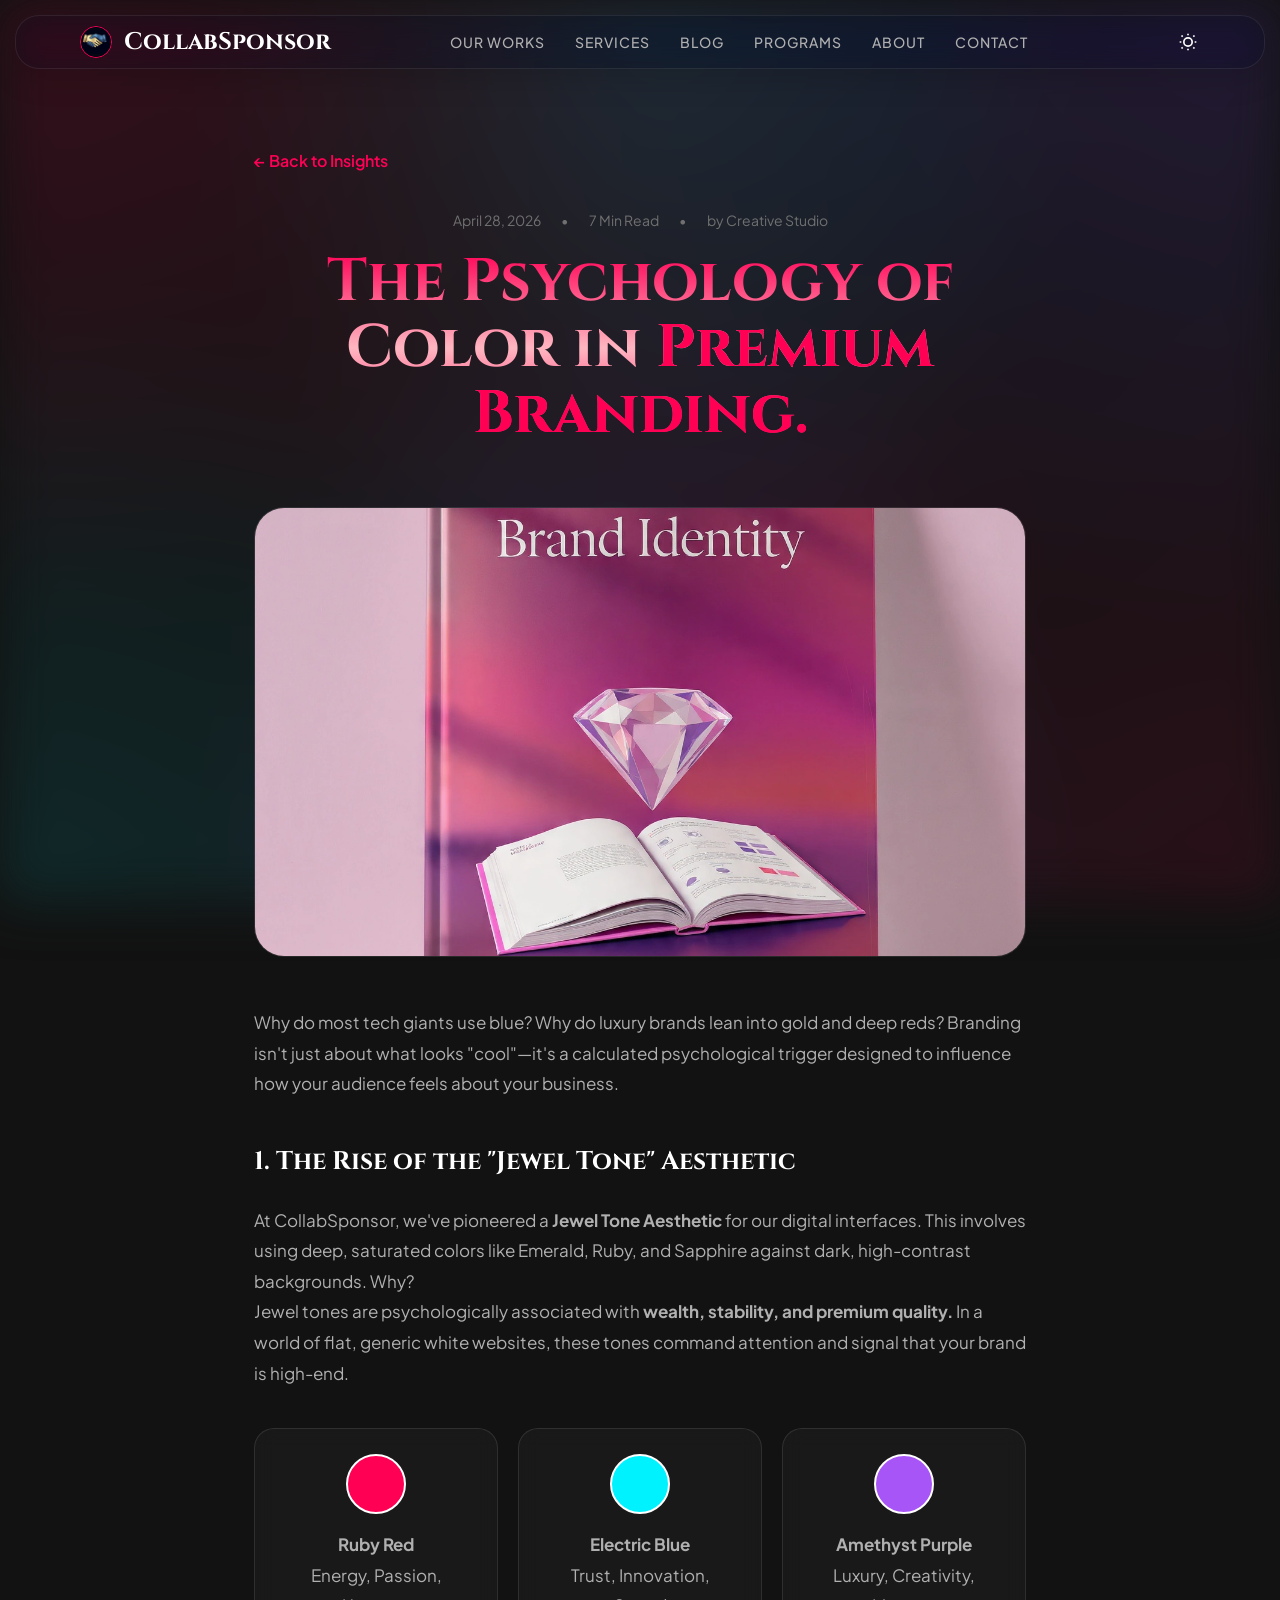
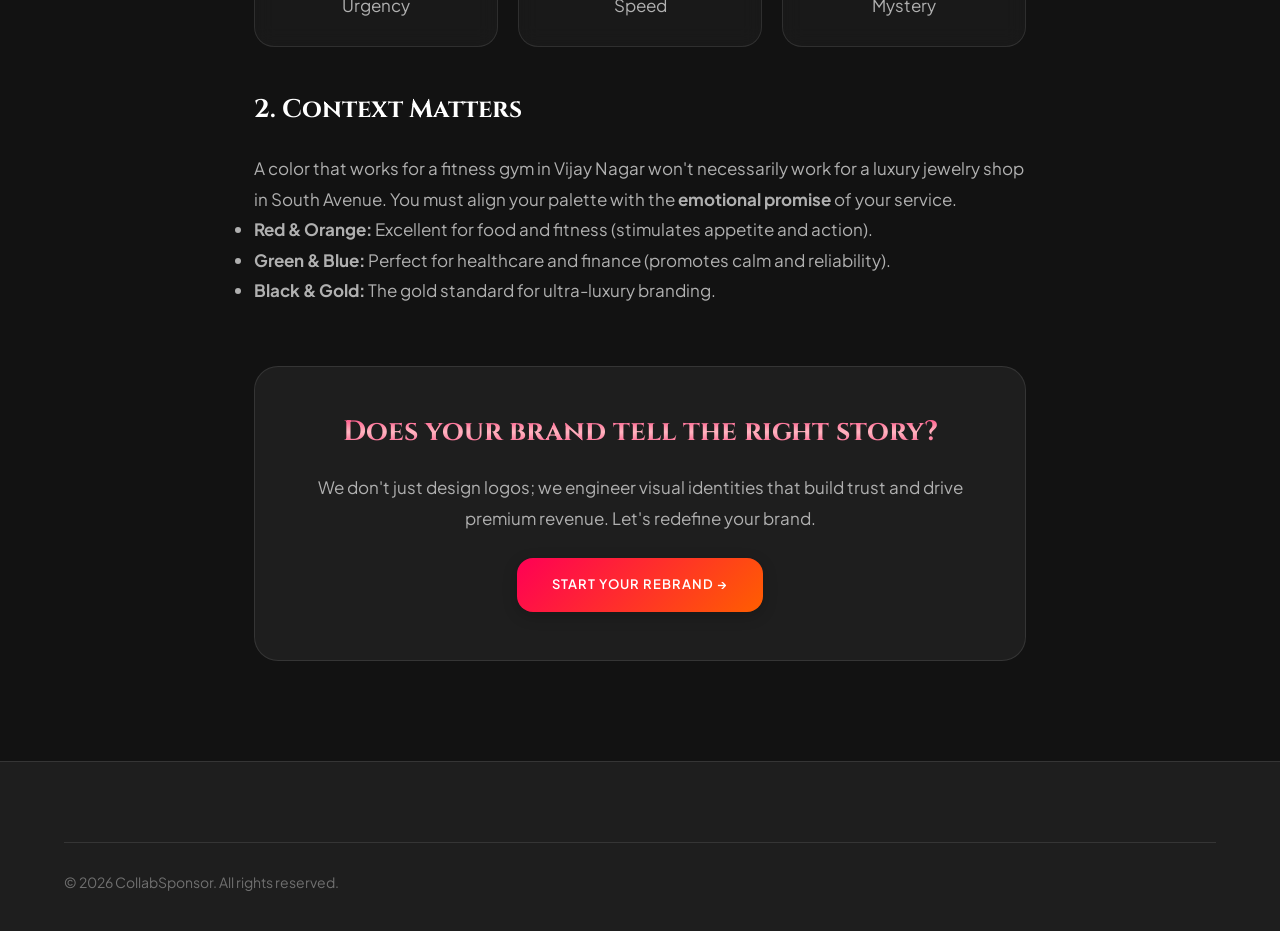
==== blog-branding-psychology.html @ 40400ed1 "seo optimized" ====
<!DOCTYPE html>
<html lang="en" data-theme="dark">

<head>
  <meta charset="UTF-8">
  <meta name="viewport" content="width=device-width, initial-scale=1.0">
  <script>
    const savedTheme = localStorage.getItem('theme') || 'dark';
    document.documentElement.setAttribute('data-theme', savedTheme);
  </script>

  <!-- ── SEO ─────────────────────────────────────────────── -->
  <link rel="icon" type="image/webp" href="assets/favicon.webp">
  <title>The Psychology of Color in Agency Branding | CollabSponsor Blog</title>
  <meta name="description" content="Explore how color choices influence brand perception and trust. A deep dive into the Jewel Tone aesthetic.">
  
  <link rel="stylesheet" href="style.css">
  <style>
    .post-container { max-width: 900px; margin: 150px auto 100px; padding: 0 5%; }
    .post-header { text-align: center; margin-bottom: 60px; }
    .post-meta { display: flex; justify-content: center; gap: 20px; color: var(--text3); font-size: 14px; margin-bottom: 20px; }
    .post-content { line-height: 1.8; color: var(--text2); font-size: 17px; }
    .post-content h2 { color: var(--text); margin: 40px 0 20px; font-family: 'Cinzel', serif; }
    .color-swatch-grid { display: grid; grid-template-columns: repeat(auto-fit, minmax(200px, 1fr)); gap: 20px; margin: 40px 0; }
    .swatch-card { padding: 25px; border-radius: 20px; border: 1px solid var(--border); text-align: center; }
    .swatch-circle { width: 60px; height: 60px; border-radius: 50%; margin: 0 auto 15px; border: 2px solid #fff; }
    .post-cta-box { background: var(--bg2); border: 1px solid var(--border); padding: 40px; border-radius: 24px; text-align: center; margin-top: 60px; }
    .featured-img-wrap { width: 100%; height: 450px; border-radius: 30px; overflow: hidden; margin-bottom: 50px; border: 1px solid var(--border); }
    .featured-img { width: 100%; height: 100%; object-fit: cover; }
    .back-to-blog { display: inline-flex; align-items: center; gap: 8px; color: var(--accent); text-decoration: none; font-weight: 600; margin-bottom: 40px; transition: transform 0.3s; }
    .back-to-blog:hover { transform: translateX(-5px); }
  </style>
</head>

<body>
  <div class="noise-overlay"></div>
  <div class="mesh-gradient-bg"></div>

  <nav id="main-nav">
    <div class="nav-container">
      <a href="index.html" class="logo">
        <img src="assets/favicon.webp" alt="CollabSponsor Logo" class="logo-img">
        CollabSponsor
      </a>
      <div class="nav-desktop">
        <a href="index.html#works">Our Works</a>
        <a href="index.html#services">Services</a>
        <a href="blog.html" class="active">Blog</a>
        <a href="index.html#programs">Programs</a>
        <a href="index.html#about">About</a>
        <a href="index.html#contact">Contact</a>
      </div>
      <button id="theme-toggle" class="theme-btn" aria-label="Toggle Theme">
        <svg class="sun-icon" viewBox="0 0 24 24"><path d="M12 17c2.76 0 5-2.24 5-5s-2.24-5-5-5-5 2.24-5 5 2.24 5 5 5z" fill="none" stroke="currentColor" stroke-width="2"/><path d="M12 2v2M12 20v2M4.22 4.22l1.42 1.42M18.36 18.36l1.42 1.42M2 12h2M20 12h2M4.22 19.78l1.42-1.42M18.36 5.64l1.42-1.42" stroke="currentColor" stroke-width="2"/></svg>
        <svg class="moon-icon" viewBox="0 0 24 24"><path d="M21 12.79A9 9 0 1 1 11.21 3 7 7 0 0 0 21 12.79z" fill="none" stroke="currentColor" stroke-width="2"/></svg>
      </button>
      <button class="hamburger" id="hamburger" aria-label="Menu"><span></span><span></span><span></span></button>
    </div>
    <div class="nav-menu" id="nav-menu">
      <a href="index.html#works">Our Works</a>
      <a href="index.html#services">Services</a>
      <a href="blog.html">Blog</a>
      <a href="index.html#programs">Programs</a>
      <a href="index.html#about">About</a>
      <a href="index.html#contact">Contact</a>
    </div>
  </nav>

  <article class="post-container">
    <a href="blog.html" class="back-to-blog">← Back to Insights</a>
    
    <header class="post-header">
      <div class="post-meta">
        <span>April 28, 2026</span>
        <span>•</span>
        <span>7 Min Read</span>
        <span>•</span>
        <span>by Creative Studio</span>
      </div>
      <h1 class="section-title metallic-text">The Psychology of Color in <span style="color:var(--accent)">Premium Branding.</span></h1>
    </header>

    <div class="featured-img-wrap">
        <img src="assets/brand_identity.webp" alt="Branding Strategy" class="featured-img">
    </div>

    <div class="post-content">
      <p>Why do most tech giants use blue? Why do luxury brands lean into gold and deep reds? Branding isn't just about what looks "cool"—it's a calculated psychological trigger designed to influence how your audience feels about your business.</p>

      <h2>1. The Rise of the "Jewel Tone" Aesthetic</h2>
      <p>At CollabSponsor, we've pioneered a <strong>Jewel Tone Aesthetic</strong> for our digital interfaces. This involves using deep, saturated colors like Emerald, Ruby, and Sapphire against dark, high-contrast backgrounds. Why?</p>
      
      <p>Jewel tones are psychologically associated with <strong>wealth, stability, and premium quality.</strong> In a world of flat, generic white websites, these tones command attention and signal that your brand is high-end.</p>

      <div class="color-swatch-grid">
        <div class="swatch-card glass-card">
          <div class="swatch-circle" style="background: #ff0055;"></div>
          <p><strong>Ruby Red</strong><br>Energy, Passion, Urgency</p>
        </div>
        <div class="swatch-card glass-card">
          <div class="swatch-circle" style="background: #00f2ff;"></div>
          <p><strong>Electric Blue</strong><br>Trust, Innovation, Speed</p>
        </div>
        <div class="swatch-card glass-card">
          <div class="swatch-circle" style="background: #a855f7;"></div>
          <p><strong>Amethyst Purple</strong><br>Luxury, Creativity, Mystery</p>
        </div>
      </div>

      <h2>2. Context Matters</h2>
      <p>A color that works for a fitness gym in Vijay Nagar won't necessarily work for a luxury jewelry shop in South Avenue. You must align your palette with the <strong>emotional promise</strong> of your service.</p>
      
      <ul>
        <li><strong>Red & Orange:</strong> Excellent for food and fitness (stimulates appetite and action).</li>
        <li><strong>Green & Blue:</strong> Perfect for healthcare and finance (promotes calm and reliability).</li>
        <li><strong>Black & Gold:</strong> The gold standard for ultra-luxury branding.</li>
      </ul>

      <div class="post-cta-box">
        <h3 class="metallic-text" style="font-size: 28px; margin-bottom: 15px;">Does your brand tell the right story?</h3>
        <p style="margin-bottom: 25px;">We don't just design logos; we engineer visual identities that build trust and drive premium revenue. Let's redefine your brand.</p>
        <a href="https://wa.me/919109832579" target="_blank" class="hero-cta">Start Your Rebrand →</a>
      </div>
    </div>
  </article>

  <footer class="site-footer">
    <div class="footer-bottom">
      <span>© 2026 CollabSponsor. All rights reserved.</span>
    </div>
  </footer>

  <script src="script.js"></script>
</body>
</html>
---- style.css ----
@import url('https://fonts.googleapis.com/css2?family=Cinzel:wght@600;700;800&family=Plus+Jakarta+Sans:wght@300;400;500;600&family=Caveat:wght@400;500;600;700&display=swap');

@font-face {
  font-family: "PPSupplyMono";
  src: url("https://assets.codepen.io/7558/PPSupplyMono-Variable.woff2") format("woff2");
  font-weight: 100 900;
  font-style: normal;
}








:root {
  --accent: #ff0055;
  --accent-glow: rgba(255, 0, 85, 0.4);
  --bg: #121212;
  --bg-secondary: #1a1a1a;
  --bg2: #1e1e1e;
  --bg-glass: rgba(18, 18, 18, 0.75);
  --text: #ffffff;
  --text2: #b0b0b0;
  --text3: #707070;
  --border: rgba(255, 255, 255, 0.1);
  --border2: rgba(255, 255, 255, 0.2);

  --metallic-gradient: linear-gradient(#ff0055 0%,
      #ffb6c1 50%,
      #ff0055 100%);
  --btn-radius: 16px;
  --card-radius: 20px;
  --nav-bg: rgba(10, 15, 29, 0.4);
  --nav-blur: 30px;
  --nav-border: rgba(255, 255, 255, 0.08);
  --glass-bg: rgba(255, 255, 255, 0.03);
  --glass-border: rgba(255, 255, 255, 0.1);
  --glass-blur: 15px;

  /* Metric Gradients */
  --metric-1-a: #ff0055;
  --metric-1-b: #ff5e00;
  --metric-2-a: #00f2ff;
  --metric-2-b: #0070ff;
  --metric-3-a: #a855f7;
  --metric-3-b: #ff0055;

  --btn-grad: linear-gradient(135deg, #ff0055 0%, #ff5e00 100%);
}

[data-theme="light"] {
  --metric-1-a: #f59e0b;
  --metric-1-b: #ea580c;
  --metric-2-a: #0d9488;
  --metric-2-b: #0f766e;
  --metric-3-a: #dc2626;
  --metric-3-b: #991b1b;
  --btn-grad: linear-gradient(135deg, #f59e0b 0%, #dc2626 100%);
  --accent: #f59e0b; /* Turmeric Gold */
  --accent-glow: rgba(245, 158, 11, 0.4);
  --bg: #fffcf5;
  --bg-gradient: linear-gradient(135deg, #fffcf5 0%, #f7f3e9 100%);
  --bg2: #ffffff;
  --bg-glass: rgba(255, 255, 255, 0.85);
  --glass-bg: rgba(255, 255, 255, 0.6);
  --glass-border: rgba(245, 158, 11, 0.1);
  --text: #0f172a;
  --text2: #334155; /* Dark Slate (Replaces Green) */
  --text3: #dc2626; /* Crimson Red */
  --border: rgba(15, 23, 42, 0.15);
  --border2: rgba(220, 38, 38, 0.15);
  --card-bg: linear-gradient(145deg, #ffffff 0%, #fffbf0 100%);
  --btn-radius: 50px;
  --card-radius: 30px;

  --metallic-gradient: linear-gradient(135deg,
      #f59e0b 0%,
      #dc2626 25%,
      #0d9488 50%,
      #f59e0b 75%,
      #dc2626 100%);
  --bg-secondary: #fefcf5;
  --nav-bg: linear-gradient(to right, rgba(255, 252, 240, 0.9), rgba(255, 255, 255, 0.9));
  --nav-blur: 30px;
  --nav-border: rgba(245, 158, 11, 0.2);
}

[data-theme="light"] .mesh-gradient-bg {
  background: 
    radial-gradient(at 0% 0%, rgba(245, 158, 11, 0.18) 0px, transparent 50%),
    radial-gradient(at 50% 0%, rgba(220, 38, 38, 0.12) 0px, transparent 50%),
    radial-gradient(at 100% 0%, rgba(13, 148, 136, 0.18) 0px, transparent 50%),
    radial-gradient(at 50% 50%, rgba(245, 158, 11, 0.1) 0px, transparent 50%),
    radial-gradient(at 100% 100%, rgba(220, 38, 38, 0.12) 0px, transparent 50%);
  background-color: #fffcf5;
}

[data-theme="light"] .service-pill.pill-seo { --pill-color: #0d9488; background: rgba(13, 148, 136, 0.08); border-color: rgba(13, 148, 136, 0.2); color: #0d9488; }
[data-theme="light"] .service-pill.pill-seo::before { background: #0d9488; }
[data-theme="light"] .service-pill.pill-seo:hover { background: #0d9488; color: #fff; }

[data-theme="light"] .service-pill.pill-ads { --pill-color: #ea580c; background: rgba(234, 88, 12, 0.08); border-color: rgba(234, 88, 12, 0.2); color: #ea580c; }
[data-theme="light"] .service-pill.pill-ads::before { background: #ea580c; }
[data-theme="light"] .service-pill.pill-ads:hover { background: #ea580c; color: #fff; }

[data-theme="light"] .service-pill.pill-web { --pill-color: #4f46e5; background: rgba(79, 70, 229, 0.08); border-color: rgba(79, 70, 229, 0.2); color: #4f46e5; }
[data-theme="light"] .service-pill.pill-web::before { background: #4f46e5; }
[data-theme="light"] .service-pill.pill-web:hover { background: #4f46e5; color: #fff; }

[data-theme="light"] .service-pill.pill-branding { --pill-color: #dc2626; background: rgba(220, 38, 38, 0.08); border-color: rgba(220, 38, 38, 0.2); color: #dc2626; }
[data-theme="light"] .service-pill.pill-branding::before { background: #dc2626; }
[data-theme="light"] .service-pill.pill-branding:hover { background: #dc2626; color: #fff; }

[data-theme="light"] .service-pill.pill-influencer { --pill-color: #059669; background: rgba(5, 150, 105, 0.08); border-color: rgba(5, 150, 105, 0.2); color: #059669; }
[data-theme="light"] .service-pill.pill-influencer::before { background: #059669; }
[data-theme="light"] .service-pill.pill-influencer:hover { background: #059669; color: #fff; }

[data-theme="light"] .service-pill.pill-content { --pill-color: #d97706; background: rgba(217, 119, 6, 0.08); border-color: rgba(217, 119, 6, 0.2); color: #d97706; }
[data-theme="light"] .service-pill.pill-content::before { background: #d97706; }
[data-theme="light"] .service-pill.pill-content:hover { background: #d97706; color: #fff; }

* {
  box-sizing: border-box;
  margin: 0;
  padding: 0;
}

html {
  scroll-behavior: smooth;
  overflow-x: hidden;
  width: 100vw;
  max-width: 100%;
}

body {
  font-family: 'Plus Jakarta Sans', sans-serif;
  background-color: var(--bg);
  background-image: var(--bg-gradient, none);
  background-attachment: fixed;
  color: var(--text);
  overflow-x: hidden;
  width: 100%;
  max-width: 100%;
  position: relative;
  transition: background-color 0.4s ease, background-image 0.4s ease, color 0.4s ease;
}

/* Metallic Text Effect */
.metallic-text {
  font-family: 'Cinzel', serif;
  background: var(--metallic-gradient);
  background-size: 200% auto;
  color: transparent;
  -webkit-background-clip: text;
  background-clip: text;
  animation: metallicShine 6s linear infinite;
}

@keyframes metallicShine {
  to {
    background-position: 200% center;
  }
}

/* Preloader Styles */
.preloader {
  position: fixed;
  top: 0;
  left: 0;
  width: 100%;
  height: 100%;
  background: var(--bg);
  display: flex;
  justify-content: center;
  align-items: center;
  z-index: 10000;
  opacity: 1;
  transition: opacity 1s ease-out;
}

.preloader.fade-out {
  opacity: 0;
  pointer-events: none;
}

.preloader-content {
  display: flex;
  flex-direction: column;
  align-items: center;
  gap: 24px;
}

.loader-spinner {
  width: 60px;
  height: 60px;
  border-radius: 50%;
  border: 3px solid transparent;
  border-top-color: var(--accent);
  border-bottom-color: var(--accent);
  animation: spinPulse 1.5s ease-in-out infinite;
  box-shadow: 0 0 20px var(--accent-glow);
}

@keyframes spinPulse {
  0% {
    transform: rotate(0deg) scale(0.8);
    border-top-color: var(--accent);
  }

  50% {
    transform: rotate(180deg) scale(1.1);
    border-top-color: #fff;
  }

  100% {
    transform: rotate(360deg) scale(0.8);
    border-top-color: var(--accent);
  }
}

.loading-text {
  font-family: 'Cinzel', serif;
  font-size: 14px;
  font-weight: 700;
  letter-spacing: 2px;
  text-transform: uppercase;
  color: var(--text);
  animation: textPulse 2s ease-in-out infinite;
}

@keyframes textPulse {

  0%,
  100% {
    opacity: 1;
  }

  50% {
    opacity: 0.3;
  }
}

.loading-progress {
  width: 240px;
  height: 4px;
  background: var(--border);
  border-radius: 4px;
  overflow: hidden;
  position: relative;
}

.progress-bar {
  height: 100%;
  width: 0%;
  border-radius: 4px;
  background: var(--metallic-gradient);
  background-size: 200% auto;
  box-shadow: 0 0 15px var(--accent-glow);
  transition: width 0.3s ease-out;
}

/* Cleaned up rogue global tags that hid the canvas */

/* ── NAV ────────────────────────────────────────────────── */
#main-nav {
  position: fixed;
  top: 15px;
  left: 50%;
  transform: translateX(-50%);
  width: calc(100% - 30px);
  max-width: 1400px;
  background: var(--nav-bg);
  backdrop-filter: blur(12px) saturate(180%);
  -webkit-backdrop-filter: blur(12px) saturate(180%);
  border: 1px solid var(--nav-border);
  border-radius: 24px;
  z-index: 10001;
  transition: all 0.5s cubic-bezier(0.4, 0, 0.2, 1);
  box-shadow: 0 10px 30px rgba(0, 0, 0, 0.15);
  padding: 10px 5%;
}

[data-theme="light"] #main-nav {
  box-shadow: 0 10px 30px rgba(245, 158, 11, 0.1);
  border-color: rgba(245, 158, 11, 0.15);
}

.nav-container {
  display: flex;
  align-items: center;
  justify-content: space-between;
}

.logo {
  font-family: 'Cinzel', serif;
  font-size: 24px;
  font-weight: 700;
  text-decoration: none;
  color: var(--text) !important;
  display: flex;
  align-items: center;
  gap: 12px;
}

.logo-img {
  width: 32px;
  height: 32px;
  border-radius: 50%;
  clip-path: circle(50%);
  object-fit: cover;
  border: 1px solid var(--accent);
  box-shadow: 0 0 10px var(--accent-glow);
}

.nav-desktop {
  display: flex;
  align-items: center;
  gap: 30px;
  margin-right: 30px;
}

.nav-desktop a {
  color: var(--text2) !important;
  text-decoration: none;
  font-size: 14px;
  position: relative;
  font-weight: 500;
  transition: color 0.3s;
  text-transform: uppercase;
  letter-spacing: 1px;
}

.nav-desktop a::after {
  content: '';
  position: absolute;
  width: 0;
  height: 2px;
  bottom: -4px;
  left: 0;
  background: var(--accent);
  transition: width 0.3s cubic-bezier(0.4, 0, 0.2, 1);
}

.nav-desktop a:hover::after,
.nav-desktop a.active::after {
  width: 100%;
}

.nav-desktop a:hover {
  color: #ffffff !important;
}

/* Scroll Progress Line */
#scroll-progress {
  position: fixed;
  top: 0;
  left: 0;
  width: 0%;
  height: 3px;
  background: var(--metallic-gradient);
  background-size: 200% auto;
  z-index: 10001;
  box-shadow: 0 0 10px var(--accent-glow);
  transition: width 0.1s;
}

.theme-btn {
  background: none;
  border: none;
  color: var(--text) !important;
  cursor: pointer;
  width: 24px;
  height: 24px;
  display: flex;
  align-items: center;
  justify-content: center;
}

.theme-btn svg {
  width: 20px;
  height: 20px;
  transition: transform 0.4s cubic-bezier(0.4, 0, 0.2, 1);
}

[data-theme="dark"] .sun-icon {
  display: block;
}

[data-theme="dark"] .moon-icon {
  display: none;
}

[data-theme="light"] .sun-icon {
  display: none;
}

[data-theme="light"] .moon-icon {
  display: block;
}

.hamburger {
  display: none;
  flex-direction: column;
  gap: 5px;
  background: none;
  border: none;
  cursor: pointer;
  z-index: 1001;
}

.hamburger span {
  display: block;
  width: 25px;
  height: 2px;
  background: var(--text) !important;
  transition: 0.3s;
}

.hamburger.open span:nth-child(1) {
  transform: translateY(7px) rotate(45deg);
}

.hamburger.open span:nth-child(2) {
  opacity: 0;
}

.hamburger.open span:nth-child(3) {
  transform: translateY(-7px) rotate(-45deg);
}

.nav-menu {
  display: none;
}

.nav-menu.open {
  right: 0;
}

.nav-menu a {
  padding: 15px 0;
  color: #a0aec0 !important;
  text-decoration: none;
  font-size: 16px;
  text-transform: uppercase;
  letter-spacing: 2px;
  border-bottom: 1px solid rgba(255, 255, 255, 0.05);
  text-align: right;
  transition: all 0.3s;
}

.nav-menu a:hover {
  color: var(--accent) !important;
  transform: translateX(-10px);
}

@media (max-width: 768px) {
  .nav-desktop {
    display: none;
  }

  .hamburger {
    display: flex;
    margin-left: 15px;
  }

  .theme-btn {
    margin-left: auto;
    display: flex;
  }

  .nav-menu {
    display: flex;
    position: fixed;
    top: 0;
    right: -100%;
    width: 280px;
    height: 100vh;
    background: var(--nav-bg);
    backdrop-filter: blur(var(--nav-blur));
    -webkit-backdrop-filter: blur(var(--nav-blur));
    flex-direction: column;
    padding: 100px 40px;
    transition: right 0.5s cubic-bezier(0.16, 1, 0.3, 1);
    box-shadow: -10px 0 30px rgba(0, 0, 0, 0.5);
    z-index: 1000;
    overflow-y: auto;
  }

  .nav-menu.open {
    right: 0;
  }
}

/* ── HERO ────────────────────────────────────────────────── */
.hero {
  position: relative;
  height: 100vh;
  min-height: 600px;
  display: flex;
  align-items: center;
  justify-content: center;
  text-align: center;
  overflow: hidden;
}

.hero-video-container {
  position: absolute;
  inset: 0;
  z-index: -1;
  width: 100%;
  height: 100%;
  overflow: hidden;
  background-color: var(--bg);
}

.hero-video {
  width: 100%;
  height: 100%;
  object-fit: cover;
  object-position: center;
  opacity: 1;
  pointer-events: none;
  transform: translateZ(0);
}

.hero-video-overlay {
  position: absolute;
  inset: 0;
  background: radial-gradient(circle, rgba(18, 18, 18, 0.2) 0%, rgba(18, 18, 18, 0.8) 100%);
  z-index: 0;
}

.pink-steel-3d {
  font-family: 'Cinzel', serif;
  font-weight: 800;
  font-size: clamp(60px, 15vw, 160px);
  text-transform: uppercase;
  letter-spacing: -2px;
  line-height: 0.9;

  /* Rose 3D Metallic Effect */
  color: #fff;
  background: linear-gradient(to bottom, #fff 0%, #ff69b4 45%, #ff0055 55%, #fff 100%);
  -webkit-background-clip: text;
  background-clip: text;
  -webkit-text-fill-color: transparent;

  /* Deep Extrusion Shadows */
  text-shadow:
    0 1px 0 #ff0055,
    0 2px 0 #cc0044,
    0 3px 0 #aa0033,
    0 4px 0 #880022,
    0 5px 0 #660011,
    0 10px 20px rgba(0, 0, 0, 0.5),
    0 0 20px rgba(255, 0, 85, 0.4);
  -webkit-text-stroke: 1px rgba(255, 255, 255, 0.8);
  position: relative;
  z-index: 2;
}

[data-theme="light"] .pink-steel-3d {
  background: linear-gradient(to bottom, #fff 0%, #f59e0b 45%, #dc2626 55%, #fff 100%);
  text-shadow:
    0 1px 0 #dc2626,
    0 2px 0 #b91c1c,
    0 3px 0 #991b1b,
    0 4px 0 #7f1d1d,
    0 5px 0 #450a0a,
    0 10px 20px rgba(220, 38, 38, 0.2),
    0 0 20px rgba(245, 158, 11, 0.3);
  -webkit-text-stroke: 1px rgba(245, 158, 11, 0.4);
}


.hero-title {
  font-size: clamp(80px, 10vw, 150px);
  line-height: 1.1;
  margin-bottom: 10px;
  word-break: break-word;
  hyphens: auto;
}

.hero-sub {
  font-size: 18px;
  color: #ffffff; /* Forced white for contrast against video */
  font-weight: 600;
  max-width: 600px;
  margin: 0 auto 30px;
  text-shadow: 0 2px 10px rgba(0,0,0,0.3);
}

[data-theme="light"] .hero-sub {
  font-family: 'Caveat', cursive;
  font-size: 26px;
  font-weight: 500;
  letter-spacing: 0.5px;
  color: #ffffff;
}

.hero-cta {
  display: inline-block;
  padding: 15px 35px;
  background: var(--btn-grad);
  color: #fff;
  text-decoration: none;
  border-radius: var(--btn-radius);
  font-weight: 600;
  text-transform: uppercase;
  letter-spacing: 1px;
  font-size: 13px;
  transition: all 0.4s cubic-bezier(0.34, 1.56, 0.64, 1);
  position: relative;
  overflow: hidden;
  box-shadow: 0 4px 15px rgba(0, 0, 0, 0.2);
}

.hero-cta::before {
  content: '';
  position: absolute;
  top: 0;
  left: -100%;
  width: 100%;
  height: 100%;
  background: linear-gradient(120deg, transparent, rgba(255, 255, 255, 0.3), transparent);
  transition: all 0.6s;
}

.hero-cta:hover::before {
  left: 100%;
}

.hero-cta:hover {
  transform: translateY(-5px) scale(1.05);
  box-shadow: 0 10px 25px var(--accent-glow);
}

.hero-cta.secondary {
  background: var(--bg-glass);
  backdrop-filter: blur(var(--glass-blur));
  -webkit-backdrop-filter: blur(var(--glass-blur));
  border: 1px solid var(--glass-border);
  color: var(--text);
}

[data-theme="light"] .hero-cta.secondary {
  background: rgba(255, 255, 255, 0.15);
  backdrop-filter: blur(10px);
  -webkit-backdrop-filter: blur(10px);
  border: 1px solid rgba(255, 255, 255, 0.3);
  color: #ffffff;
  box-shadow: 0 10px 30px rgba(0, 0, 0, 0.2);
}

[data-theme="light"] .hero-cta.secondary:hover {
  background: #ffffff;
  color: #000000;
  border-color: #ffffff;
  transform: translateY(-5px) scale(1.05);
}

.hero-cta.secondary:hover {
  background: rgba(255, 255, 255, 0.1);
  border-color: var(--accent);
  color: var(--accent);
}

[data-theme="light"] .hero-cta.secondary:hover {
  background: #f59e0b;
  color: white;
  box-shadow: 0 8px 25px rgba(245, 158, 11, 0.3);
}

.service-pills {
  display: flex;
  justify-content: center;
  gap: 12px;
  margin-bottom: 25px;
  flex-wrap: wrap;
}

.service-pill {
  font-size: 11px;
  font-weight: 800;
  text-transform: uppercase;
  letter-spacing: 2px;
  padding: 8px 18px;
  background: rgba(255, 0, 85, 0.05);
  border: 1px solid rgba(255, 0, 85, 0.15);
  color: var(--accent);
  border-radius: 100px;
  transition: all 0.4s cubic-bezier(0.175, 0.885, 0.32, 1.275);
  cursor: default;
  display: flex;
  align-items: center;
  gap: 8px;
}

.service-pill::before {
  content: '';
  width: 6px;
  height: 6px;
  background: var(--accent);
  border-radius: 50%;
  box-shadow: 0 0 10px var(--accent-glow);
}

.service-pill:hover {
  background: var(--accent);
  color: white;
  transform: translateY(-3px) scale(1.05);
  box-shadow: 0 10px 20px var(--accent-glow);
  border-color: transparent;
}

.service-pill:hover::before {
  background: white;
}

.service-pill.pill-seo {
  --pill-color: #00f2ff;
  background: rgba(0, 242, 255, 0.05);
  border-color: rgba(0, 242, 255, 0.2);
  color: #00f2ff;
}

.service-pill.pill-seo::before {
  background: #00f2ff;
  box-shadow: 0 0 10px rgba(0, 242, 255, 0.5);
}

.service-pill.pill-seo:hover {
  background: #00f2ff;
  box-shadow: 0 10px 20px rgba(0, 242, 255, 0.4);
}

.service-pill.pill-ads {
  --pill-color: #ff5e00;
  background: rgba(255, 94, 0, 0.05);
  border-color: rgba(255, 94, 0, 0.2);
  color: #ff5e00;
}

.service-pill.pill-ads::before {
  background: #ff5e00;
  box-shadow: 0 0 10px rgba(255, 94, 0, 0.5);
}

.service-pill.pill-ads:hover {
  background: #ff5e00;
  box-shadow: 0 10px 20px rgba(255, 94, 0, 0.4);
}

.service-pill.pill-web {
  --pill-color: #8a4fff;
  background: rgba(138, 79, 255, 0.05);
  border-color: rgba(138, 79, 255, 0.2);
  color: #8a4fff;
}

.service-pill.pill-web::before {
  background: #8a4fff;
  box-shadow: 0 0 10px rgba(138, 79, 255, 0.5);
}

.service-pill.pill-web:hover {
  background: #8a4fff;
  box-shadow: 0 10px 20px rgba(138, 79, 255, 0.4);
}

[data-theme="light"] .service-pill.pill-seo { --pill-color: #0d9488; background: rgba(13, 148, 136, 0.05); border-color: rgba(13, 148, 136, 0.2); color: #0d9488; }
[data-theme="light"] .service-pill.pill-seo::before { background: #0d9488; }
[data-theme="light"] .service-pill.pill-seo:hover { background: #0d9488; }

[data-theme="light"] .service-pill.pill-ads { --pill-color: #ea580c; background: rgba(234, 88, 12, 0.05); border-color: rgba(234, 88, 12, 0.2); color: #ea580c; }
[data-theme="light"] .service-pill.pill-ads::before { background: #ea580c; }
[data-theme="light"] .service-pill.pill-ads:hover { background: #ea580c; }

[data-theme="light"] .service-pill.pill-web { --pill-color: #92400e; background: rgba(146, 64, 14, 0.05); border-color: rgba(146, 64, 14, 0.2); color: #92400e; }
[data-theme="light"] .service-pill.pill-web::before { background: #92400e; }
[data-theme="light"] .service-pill.pill-web:hover { background: #92400e; }

.service-pill.pill-branding:hover {
  background: #ff0055;
  box-shadow: 0 10px 20px rgba(255, 0, 85, 0.4);
}

.service-pill.pill-influencer {
  --pill-color: #10b981;
  background: rgba(16, 185, 129, 0.05);
  border-color: rgba(16, 185, 129, 0.2);
  color: #10b981;
}

.service-pill.pill-influencer::before {
  background: #10b981;
  box-shadow: 0 0 10px rgba(16, 185, 129, 0.5);
}

.service-pill.pill-influencer:hover {
  background: #10b981;
  box-shadow: 0 10px 20px rgba(16, 185, 129, 0.4);
}

.service-pill.pill-content {
  --pill-color: #f43f5e;
  background: rgba(244, 63, 94, 0.05);
  border-color: rgba(244, 63, 94, 0.2);
  color: #f43f5e;
}

.service-pill.pill-content::before {
  background: #f43f5e;
  box-shadow: 0 0 10px rgba(244, 63, 94, 0.5);
}

.service-pill.pill-content:hover {
  background: #f43f5e;
  box-shadow: 0 10px 20px rgba(244, 63, 94, 0.4);
}

/* ── PREMIUM MESH GRADIENT ──────────────────────────────── */
.mesh-gradient-bg {
  position: fixed;
  inset: 0;
  z-index: -2;
  background:
    radial-gradient(at 0% 0%, rgba(255, 0, 85, 0.15) 0px, transparent 50%),
    radial-gradient(at 50% 0%, rgba(0, 242, 255, 0.1) 0px, transparent 50%),
    radial-gradient(at 100% 0%, rgba(138, 79, 255, 0.15) 0px, transparent 50%),
    radial-gradient(at 50% 50%, rgba(255, 0, 85, 0.05) 0px, transparent 50%),
    radial-gradient(at 0% 100%, rgba(0, 242, 255, 0.1) 0px, transparent 50%),
    radial-gradient(at 50% 100%, rgba(138, 79, 255, 0.15) 0px, transparent 50%),
    radial-gradient(at 100% 100%, rgba(255, 0, 85, 0.1) 0px, transparent 50%);
  background-color: var(--bg);
  filter: blur(25px);
  animation: meshAnim 30s ease infinite alternate;
  will-change: transform, filter;
}

@keyframes meshAnim {
  0% {
    transform: scale(1) rotate(0deg);
  }

  50% {
    transform: scale(1.1) rotate(2deg);
  }

  100% {
    transform: scale(1.2) rotate(-2deg);
  }
}

/* Consolidated with top override */

[data-theme="light"] .service-pill {
  background: rgba(180, 83, 9, 0.05);
  border-color: rgba(180, 83, 9, 0.15);
  color: #b45309;
}
[data-theme="light"] .service-pill::before {
  background: #b45309;
  box-shadow: 0 0 10px rgba(180, 83, 9, 0.3);
}
[data-theme="light"] .service-pill:hover {
  background: #b45309;
  color: white;
}

/* ── LOGO MARQUEE ────────────────────────────────────────── */
.marquee-section {
  padding: 50px 0;
  background: var(--bg);
  border-top: 1px solid var(--glass-border);
  border-bottom: 1px solid var(--glass-border);
  overflow: hidden;
  position: relative;
  box-shadow: inset 0 20px 40px rgba(0, 0, 0, 0.1), inset 0 -20px 40px rgba(0, 0, 0, 0.1);
}

.marquee-title {
  text-align: center;
  font-size: 12px;
  text-transform: uppercase;
  letter-spacing: 3px;
  color: var(--text3);
  margin-bottom: 30px;
  font-weight: 600;
}

.marquee-content {
  display: flex;
  width: max-content;
  animation: marquee 30s linear infinite;
  gap: 80px;
  align-items: center;
}

.marquee-item {
  display: flex;
  align-items: center;
  gap: 15px;
  color: var(--text2);
  font-family: 'Cinzel', serif;
  font-weight: 700;
  font-size: 20px;
  opacity: 0.6;
  transition: opacity 0.3s;
  white-space: nowrap;
}

.marquee-item:hover {
  opacity: 1;
}

.marquee-item img {
  height: 40px;
  filter: grayscale(1) brightness(2);
}

@keyframes marquee {
  0% {
    transform: translateX(0);
  }

  100% {
    transform: translateX(-50%);
  }
}

.marquee-section::before,
.marquee-section::after {
  content: "";
  position: absolute;
  top: 0;
  width: 150px;
  height: 100%;
  z-index: 2;
  pointer-events: none;
}

.marquee-section::before {
  left: 0;
  background: linear-gradient(to right, var(--bg) 0%, transparent 100%);
}

.marquee-section::after {
  right: 0;
  background: linear-gradient(to left, var(--bg) 0%, transparent 100%);
}

/* ── SECTIONS ────────────────────────────────────────────── */
section {
  padding: 100px 5%;
  position: relative;
}

.section-eyebrow {
  font-size: 12px;
  letter-spacing: 2px;
  text-transform: uppercase;
  color: var(--accent);
  margin-bottom: 15px;
  font-weight: 600;
}

.section-title {
  font-size: clamp(35px, 5vw, 60px);
  line-height: 1.1;
  margin-bottom: 20px;
}

.section-sub {
  font-size: 16px;
  color: var(--text2);
  font-weight: 500;
  line-height: 1.7;
  max-width: 500px;
}

[data-theme="light"] .section-sub {
  font-family: 'Caveat', cursive;
  font-size: 24px;
  line-height: 1.5;
}

/* ── ABOUT ──────────────────────────────────────────────── */
.about-grid {
  display: grid;
  grid-template-columns: 1fr 2fr;
  gap: 40px;
  align-items: center;
}

@media (max-width: 768px) {
  .about-grid {
    grid-template-columns: 1fr;
  }
}

.about-img-wrap {
  position: relative;
  padding: 20px;
}

.about-img {
  width: 100%;
  aspect-ratio: 4/5;
  /* Sized to match cards */
  max-width: 380px;
  /* Ensures it doesn't take up the full page width! */
  margin: 0 auto;
  background: url('assets/Atul.png') center/cover;
  border-radius: 12px;
  box-shadow: 0 20px 40px rgba(0, 0, 0, 0.3);
  position: relative;
}

.about-img::before {
  content: '';
  position: absolute;
  top: -10px;
  left: -10px;
  width: 40%;
  height: 40%;
  border-top: 2px solid var(--accent);
  border-left: 2px solid var(--accent);
  border-radius: 12px 0 0 0;
}

.about-divider {
  width: 50px;
  height: 3px;
  background: var(--accent);
  margin: 30px 0;
}

/* ── STATS ── */
#stats {
  text-align: center;
}

.stats-grid {
  display: grid;
  grid-template-columns: repeat(auto-fit, minmax(200px, 1fr));
  gap: 20px;
  margin-top: 50px;
}

.stat-item {
  background: var(--bg2);
  padding: 60px 30px;
  border-radius: 20px;
  border: 1px solid var(--border);
  transition: all 0.4s cubic-bezier(0.4, 0, 0.2, 1);
  position: relative;
  overflow: hidden;
}

.stat-item::before {
  content: '';
  position: absolute;
  top: 0;
  left: 0;
  width: 100%;
  height: 4px;
  background: var(--accent);
  opacity: 0;
  transition: opacity 0.3s;
}

.stat-item:hover {
  transform: translateY(-10px);
  border-color: var(--accent);
  box-shadow: 0 20px 40px rgba(0, 0, 0, 0.3), 0 0 20px rgba(255, 0, 85, 0.1);
}

.stat-item:hover::before {
  opacity: 1;
}

.stat-num {
  font-size: 64px;
  font-weight: 800;
  margin-bottom: 15px;
}

.stat-label {
  color: var(--text2);
  font-size: 14px;
  text-transform: uppercase;
  letter-spacing: 2px;
  font-weight: 700;
}

/* ── WORKS ──────────────────────────────────────────────── */
.works-header {
  margin-bottom: 50px;
}

.works-grid {
  display: grid;
  grid-template-columns: repeat(auto-fit, minmax(260px, 1fr));
  gap: 30px;
}

.work-card {
  position: relative;
  border-radius: var(--card-radius);
  overflow: hidden;
  aspect-ratio: 1/1;
  background: var(--card-bg, var(--bg2));
  border: 1px solid var(--border);
  cursor: pointer;
  transition: all 0.5s cubic-bezier(0.34, 1.56, 0.64, 1);
}

.work-card img {
  width: 100%;
  height: 100%;
  object-fit: cover;
  transition: transform 0.8s cubic-bezier(0.2, 0.8, 0.2, 1);
}

.work-card:hover {
  border-color: var(--accent);
  transform: scale(1.03) translateY(-10px);
  box-shadow: 0 20px 40px rgba(0, 0, 0, 0.1);
}

[data-theme="light"] .work-card:hover {
  box-shadow: 0 25px 50px rgba(0, 68, 255, 0.2);
}

.work-card:hover img {
  transform: scale(1.1);
  filter: blur(3px);
}

.work-card::after {
  content: '';
  position: absolute;
  inset: 0;
  background: linear-gradient(to top, rgba(0, 0, 0, 0.9) 0%, rgba(0, 0, 0, 0.2) 60%, transparent 100%);
  opacity: 0.6;
  transition: opacity 0.4s;
}

.work-card:hover::after {
  opacity: 0.9;
}

.work-card-info {
  position: absolute;
  bottom: 0;
  left: 0;
  width: 100%;
  padding: 40px;
  z-index: 2;
  transform: translateY(20px);
  transition: all 0.5s cubic-bezier(0.4, 0, 0.2, 1);
}

.work-card:hover .work-card-info {
  transform: translateY(0);
}

.work-details {
  max-height: 0;
  opacity: 0;
  overflow: hidden;
  transition: all 0.5s ease;
  font-size: 14px;
  color: var(--text2);
  margin-top: 15px;
  backdrop-filter: blur(10px);
  background: rgba(255, 255, 255, 0.05);
  padding: 0;
  border-radius: 10px;
}

.work-card:hover .work-details {
  max-height: 100px;
  opacity: 1;
  padding: 15px;
  margin-top: 20px;
}

.work-tag {
  color: var(--accent);
  font-size: 12px;
  text-transform: uppercase;
  letter-spacing: 2px;
  margin-bottom: 10px;
  font-weight: 700;
}

.work-card-title {
  font-size: 24px;
  font-weight: 700;
  color: #fff;
}

/* ── SERVICES ───────────────────────────────────────────── */
.services-header {
  text-align: center;
  margin-bottom: 60px;
}

.services-grid {
  display: grid;
  grid-template-columns: repeat(auto-fit, minmax(280px, 1fr));
  gap: 24px;
}

.service-card {
  position: relative;
  overflow: hidden;
  background: var(--card-bg, var(--bg2));
  border-radius: var(--card-radius);
  border: 1px solid var(--border);
  transition: all 0.5s cubic-bezier(0.34, 1.56, 0.64, 1);
  cursor: pointer;
}

.service-card:hover {
  border-color: var(--accent);
  transform: translateY(-15px) scale(1.02);
  box-shadow: 0 20px 40px rgba(0, 0, 0, 0.1);
}

[data-theme="light"] .service-card:hover {
  box-shadow: 0 25px 50px rgba(255, 0, 110, 0.2);
}

.glass-card {
  background: var(--glass-bg) !important;
  backdrop-filter: blur(10px);
  -webkit-backdrop-filter: blur(10px);
  border: 1px solid var(--glass-border) !important;
  will-change: transform;
}

.service-img {
  width: 100%;
  height: 200px;
  object-fit: cover;
  opacity: 0.6;
  transition: opacity 0.4s, transform 0.8s;
}

.service-card:hover .service-img {
  opacity: 1;
  transform: scale(1.1);
}

.service-content {
  padding: 28px;
}

.card-btn-group {
  display: flex;
  gap: 12px;
  margin-top: 20px;
  opacity: 0;
  transform: translateY(10px);
  transition: all 0.4s ease;
}

.service-card:hover .card-btn-group,
.program-card:hover .card-btn-group {
  opacity: 1;
  transform: translateY(0);
}

.learn-more-btn,
.enquire-btn {
  padding: 10px 18px;
  border-radius: 8px;
  font-size: 12px;
  font-weight: 600;
  cursor: pointer;
  transition: all 0.3s ease;
  text-decoration: none;
  border: none;
  flex: 1;
  text-align: center;
}

.learn-more-btn {
  background: rgba(255, 255, 255, 0.1);
  color: var(--text);
  border: 1px solid var(--border);
}

.learn-more-btn:hover {
  background: rgba(255, 255, 255, 0.2);
}

.enquire-btn {
  background: var(--accent);
  color: #fff;
}

.enquire-btn:hover {
  transform: scale(1.05);
  box-shadow: 0 5px 15px var(--accent-glow);
}

.service-icon {
  width: 50px;
  height: 50px;
  border-radius: 12px;
  background: rgba(255, 0, 85, 0.1);
  border: 1px solid var(--border);
  display: flex;
  align-items: center;
  justify-content: center;
  color: var(--accent);
  margin-bottom: 20px;
  font-size: 24px;
  transition: all 0.4s cubic-bezier(0.34, 1.56, 0.64, 1);
}

.service-card:hover .service-icon {
  background: var(--accent);
  color: #fff;
  transform: scale(1.15) rotate(10deg);
}

.service-title {
  font-size: 18px;
  font-weight: 600;
  color: var(--text);
  margin-bottom: 12px;
}

.service-desc {
  font-size: 14px;
  color: var(--text2);
  font-weight: 500;
  line-height: 1.6;
  margin-bottom: 16px;
}

.service-link {
  font-size: 12px;
  font-weight: 600;
  color: var(--accent);
  text-decoration: none;
}

/* ── PROGRAMS ───────────────────────────────────────────── */
.programs-grid {
  display: grid;
  grid-template-columns: repeat(auto-fit, minmax(260px, 1fr));
  gap: 24px;
  margin-top: 60px;
}

.program-card {
  padding: 40px 30px;
  border-radius: var(--card-radius);
  cursor: pointer;
  background: var(--card-bg, var(--bg2));
  border: 1px solid var(--border);
  transition: all 0.5s cubic-bezier(0.34, 1.56, 0.64, 1);
  display: flex;
  flex-direction: column;
  justify-content: space-between;
  min-height: 400px;
}

.program-card:hover {
  border-color: var(--accent);
  transform: translateY(-10px) scale(1.02);
}

[data-theme="light"] .program-card:hover {
  box-shadow: 0 25px 50px rgba(138, 79, 255, 0.2);
}

.program-icon {
  width: 60px;
  height: 60px;
  margin-bottom: 20px;
  border-radius: 12px;
  background: rgba(255, 255, 255, 0.03);
  border: 1px solid var(--border);
  display: flex;
  align-items: center;
  justify-content: center;
  color: var(--accent);
  transition: all 0.4s cubic-bezier(0.34, 1.56, 0.64, 1);
}

.program-card:hover .program-icon {
  background: var(--accent);
  color: #fff;
  transform: scale(1.15) rotate(-10deg);
}

.program-card-title {
  font-size: 22px;
  font-weight: 600;
  margin-bottom: 16px;
  color: var(--text);
}

.program-card-desc {
  font-size: 14px;
  color: var(--text2);
  font-weight: 500;
  line-height: 1.8;
  margin-bottom: 24px;
}

.program-features {
  list-style: none;
  margin-bottom: 28px;
}

.program-features li {
  font-size: 13px;
  color: var(--text2);
  padding: 8px 0;
  border-bottom: 1px solid var(--border);
}

.program-link {
  font-size: 12px;
  font-weight: 600;
  text-transform: uppercase;
  color: var(--accent);
  text-decoration: none;
}

/* ── METRICS ── */
.metrics-grid {
  display: grid;
  grid-template-columns: repeat(auto-fit, minmax(240px, 1fr));
  gap: 24px;
  margin-top: 40px;
}

.metric-card {
  background: var(--card-bg, var(--bg2));
  border-radius: 20px;
  border: 1px solid var(--border);
  display: flex;
  flex-direction: column;
  align-items: center;
  text-align: center;
  transition: all 0.4s;
}

.metric-card:hover {
  border-color: var(--accent);
  transform: translateY(-5px);
}

.metric-wide {
  grid-column: span 2;
  align-items: stretch;
  text-align: left;
}

@media (max-width: 768px) {
  .metric-wide {
    grid-column: span 1;
  }
}

.radial-wrap {
  position: relative;
  width: 140px;
  height: 140px;
  margin: 0 auto 20px;
}

.radial-svg {
  width: 100%;
  height: 100%;
  transform: rotate(-90deg);
}

.radial-progress {
  transition: stroke-dashoffset 2s cubic-bezier(0.4, 0, 0.2, 1);
}

.radial-label {
  position: absolute;
  inset: 0;
  display: flex;
  flex-direction: column;
  align-items: center;
  justify-content: center;
}

.radial-num {
  font-size: 28px;
  font-weight: 800;
  line-height: 1;
}

.radial-sub {
  font-size: 10px;
  text-transform: uppercase;
  letter-spacing: 1px;
  color: var(--text3);
  margin-top: 4px;
  line-height: 1.2;
}

.bar-chart {
  display: flex;
  flex-direction: column;
  gap: 20px;
  margin-top: 25px;
}

.bar-row {
  display: flex;
  align-items: center;
  gap: 15px;
}

.bar-platform {
  width: 90px;
  font-size: 12px;
  font-weight: 600;
  color: var(--text2);
}

.bar-track {
  flex: 1;
  height: 12px;
  background: rgba(255, 255, 255, 0.05);
  border-radius: 6px;
  overflow: hidden;
  position: relative;
}

.bar-fill {
  height: 100%;
  width: 0;
  border-radius: 6px;
  display: flex;
  align-items: center;
  justify-content: flex-end;
  padding-right: 10px;
  font-size: 9px;
  font-weight: 800;
  color: #fff;
  transition: width 1.5s cubic-bezier(0.4, 0, 0.2, 1);
}

.bar-fill.animated {
  width: var(--bar-w);
}

/* ── PRICING ── */
.pricing-grid {
  display: grid;
  grid-template-columns: repeat(auto-fit, minmax(280px, 1fr));
  gap: 24px;
  margin-top: 60px;
}

.pricing-card {
  padding: 52px 40px;
  border-radius: 12px;
  position: relative;
  background: var(--card-bg, var(--bg2));
  border: 1px solid var(--border);
}

.pricing-card.featured {
  background: rgba(255, 255, 255, 0.03);
  border-color: var(--border2);
}

.pricing-tier {
  font-size: 12px;
  font-weight: 600;
  letter-spacing: 2px;
  text-transform: uppercase;
  color: var(--accent);
  margin-bottom: 20px;
}

.pricing-price {
  font-size: 56px;
  font-weight: 700;
  color: var(--text);
  line-height: 1;
  margin-bottom: 8px;
}

.pricing-price sup {
  font-size: 24px;
  vertical-align: top;
  margin-top: 12px;
  color: var(--text3);
}

.pricing-price-period {
  font-size: 13px;
  color: var(--text3);
  margin-bottom: 36px;
}

.pricing-divider {
  height: 1px;
  background: var(--border);
  margin-bottom: 32px;
}

.pricing-features {
  list-style: none;
  margin-bottom: 40px;
}

.pricing-features li {
  font-size: 14px;
  color: var(--text2);
  padding: 12px 0;
  border-bottom: 1px solid var(--border);
}

.pricing-features li.disabled {
  color: var(--text3);
  opacity: 0.5;
}

.pricing-btn {
  display: block;
  width: 100%;
  padding: 16px;
  text-align: center;
  font-size: 12px;
  font-weight: 700;
  text-transform: uppercase;
  text-decoration: none;
  border-radius: 6px;
  cursor: pointer;
  transition: all 0.3s;
}

.pricing-btn-outline {
  background: transparent;
  color: var(--text);
  border: 1px solid var(--border2);
}

.pricing-btn-outline:hover {
  border-color: var(--accent);
  color: var(--accent);
}

.pricing-btn-filled {
  background: var(--accent);
  color: var(--bg);
  border: none;
}

/* ── TESTIMONIALS ───────────────────────────────────────── */
#testimonials {
  overflow: hidden;
  padding-bottom: 0;
}

.test-header {
  margin-bottom: 60px;
}

.test-track-wrap {
  mask-image: linear-gradient(to right, transparent 0%, black 10%, black 90%, transparent 100%);
  -webkit-mask-image: linear-gradient(to right, transparent 0%, black 10%, black 90%, transparent 100%);
}

.test-track {
  display: flex;
  gap: 24px;
  animation: scroll-left 40s linear infinite;
  width: max-content;
}

.test-track:hover {
  animation-play-state: paused;
}

@keyframes scroll-left {
  from {
    transform: translateX(0)
  }

  to {
    transform: translateX(-50%)
  }
}

.test-card {
  background: var(--card-bg, var(--bg2));
  border: 1px solid var(--border);
  border-radius: var(--card-radius);
  padding: 40px;
  width: 400px;
  flex-shrink: 0;
  transition: all 0.4s cubic-bezier(0.34, 1.56, 0.64, 1);
}

.test-card:hover {
  border-color: var(--accent);
  transform: scale(1.05) translateY(-5px);
  box-shadow: 0 15px 30px rgba(0, 0, 0, 0.15);
}

[data-theme="light"] .test-card:hover {
  box-shadow: 0 20px 40px rgba(0, 68, 255, 0.15);
}

.test-stars {
  color: var(--accent);
  font-size: 16px;
  margin-bottom: 20px;
}

.test-body {
  font-size: 15px;
  color: var(--text2);
  line-height: 1.8;
  margin-bottom: 30px;
}

.test-author {
  display: flex;
  align-items: center;
  gap: 16px;
}

.test-avatar {
  width: 48px;
  height: 48px;
  border-radius: 50%;
  background: var(--border);
  color: var(--text);
  display: flex;
  justify-content: center;
  align-items: center;
  font-weight: 700;
  font-size: 14px;
}

.test-name {
  font-size: 15px;
  font-weight: 600;
  color: var(--text);
}

.test-role {
  font-size: 12px;
  color: var(--text3);
}

/* ── SITE FOOTER ───────────────────────────────────── */
.site-footer {
  border-top: 1px solid var(--border);
  padding: 80px 5% 40px;
  background: var(--card-bg, var(--bg2));
  margin-top: 40px;
}

.footer-top {
  display: flex;
  flex-wrap: wrap;
  gap: 60px;
  justify-content: space-between;
  margin-bottom: 60px;
}

.footer-brand-col {
  flex: 1;
  min-width: 280px;
}

.footer-tagline {
  color: var(--text2);
  font-size: 15px;
  margin: 20px 0;
  max-width: 320px;
  line-height: 1.6;
}

.footer-links-col {
  min-width: 160px;
}

.footer-col-title {
  font-size: 16px;
  font-weight: 600;
  color: var(--text);
  margin-bottom: 24px;
}

.footer-links {
  list-style: none;
  display: flex;
  flex-direction: column;
  gap: 14px;
}

.footer-links a {
  color: var(--text2);
  text-decoration: none;
  font-size: 14px;
  transition: all 0.3s ease;
  display: flex;
  align-items: center;
  gap: 10px;
}

.footer-link-icon {
  color: var(--accent);
  transition: transform 0.3s ease;
}

.footer-links a:hover {
  color: var(--accent);
  padding-left: 5px;
}

.footer-links a:hover .footer-link-icon {
  transform: scale(1.2);
}

.footer-social {
  display: flex;
  gap: 16px;
  margin-top: 24px;
}

.social-btn {
  color: var(--text2);
  transition: all 0.3s cubic-bezier(0.4, 0, 0.2, 1);
  width: 44px;
  height: 44px;
  border: 1px solid var(--border);
  border-radius: 50%;
  display: flex;
  align-items: center;
  justify-content: center;
  background: rgba(255, 255, 255, 0.02);
}

.social-btn svg {
  width: 20px;
  height: 20px;
}

.social-btn:hover {
  color: var(--bg2);
  background: var(--accent);
  border-color: var(--accent);
  transform: translateY(-4px);
}

.footer-bottom {
  border-top: 1px solid var(--border);
  padding-top: 30px;
  display: flex;
  justify-content: space-between;
  flex-wrap: wrap;
  gap: 20px;
  font-size: 14px;
  color: var(--text3);
}

/* ── WHATSAPP STICKY ────────────────────────────────────── */
.whatsapp-sticky {
  position: fixed;
  bottom: 30px;
  right: 30px;
  z-index: 9999;
  width: 60px;
  height: 60px;
  background: #25D366;
  color: white;
  border-radius: 50%;
  display: flex;
  align-items: center;
  justify-content: center;
  box-shadow: 0 10px 20px rgba(37, 211, 102, 0.3);
  transition: transform 0.3s, box-shadow 0.3s;
}

.whatsapp-sticky svg {
  width: 35px;
  height: 35px;
}

.whatsapp-sticky:hover {
  transform: scale(1.1);
  box-shadow: 0 15px 25px rgba(37, 211, 102, 0.4);
}

/* ── ANIMATIONS ──────────────────────────────────────────── */
.reveal {
  opacity: 0;
  transform: translateY(30px) scale(0.98);
  filter: blur(4px);
  transition: all 0.6s cubic-bezier(0.16, 1, 0.3, 1);
  will-change: transform, opacity;
}

.reveal.visible {
  opacity: 1;
  transform: translateY(0) scale(1);
  filter: blur(0);
}

.reveal-left {
  opacity: 0;
  transform: translateX(-40px);
  transition: all 1s cubic-bezier(0.16, 1, 0.3, 1);
}

.reveal-left.visible {
  opacity: 1;
  transform: translateX(0);
}

.reveal-right {
  opacity: 0;
  transform: translateX(40px);
  transition: all 1s cubic-bezier(0.16, 1, 0.3, 1);
}

.reveal-right.visible {
  opacity: 1;
  transform: translateX(0);
}

.delay-1 {
  transition-delay: 0.1s;
}

.delay-2 {
  transition-delay: 0.2s;
}

.delay-3 {
  transition-delay: 0.3s;
}

.delay-4 {
  transition-delay: 0.4s;
}

.delay-5 {
  transition-delay: 0.5s;
}

/* ── RESPONSIVE / MOBILE-FIRST TWEAKS ─────────────────────── */
@media (max-width: 992px) {
  .hero-title {
    font-size: clamp(50px, 8vw, 80px);
  }

  .about-grid {
    grid-template-columns: 1fr;
    gap: 40px;
  }

  section {
    padding: 80px 5%;
  }
}

@media (max-width: 768px) {
  .nav-desktop {
    display: none;
  }

  .hamburger {
    display: flex;
  }

  .hero-title {
    font-size: 48px;
  }

  .hero-sub {
    font-size: 16px;
    margin-bottom: 20px;
  }

  .stats-grid {
    grid-template-columns: 1fr 1fr;
    gap: 15px;
  }

  .footer-top {
    flex-direction: column;
    gap: 40px;
  }

  .works-grid,
  .services-grid,
  .programs-grid,
  .pricing-grid {
    grid-template-columns: 1fr;
  }

  .section-title {
    font-size: 32px;
  }

  .work-card,
  .service-card,
  .program-card {
    margin-bottom: 20px;
  }

  /* Mobile specific element tweaks */
  section {
    padding: 60px 5%;
    overflow: hidden;
  }

  .test-card {
    width: 300px;
    padding: 25px;
    max-width: 90vw;
  }

  .about-img {
    width: 200px !important;
    height: 200px !important;
  }

  .about-vision-mission {
    flex-direction: column;
    gap: 15px !important;
  }

  .hero-cta {
    width: 100%;
    text-align: center;
  }

  /* Performance tweaks for mobile */
  .pink-steel-3d {
    text-shadow: 0 5px 15px rgba(0, 0, 0, 0.4);
    -webkit-text-stroke: 0.5px rgba(255, 255, 255, 0.5);
  }

  .mesh-gradient-bg {
    filter: blur(15px);
    animation: none; /* Disable expensive animation on mobile */
  }

  #main-nav {
    backdrop-filter: blur(8px);
    -webkit-backdrop-filter: blur(8px);
  }

  #cta-banner {
    padding: 60px 5% !important;
  }
}

@media (max-width: 480px) {
  .stats-grid {
    grid-template-columns: 1fr;
  }

  .hero-title {
    font-size: 10vw;
    white-space: nowrap;
    /* Scales directly with screen to prevent overflow */
  }

  .hero-sub {
    font-size: 14px;
  }

  .section-title {
    font-size: 28px;
  }

  .work-card {
    aspect-ratio: auto;
    min-height: 400px;
  }

  .test-card {
    width: 260px;
    padding: 20px;
    max-width: 85vw;
  }

  .stat-num {
    font-size: 40px;
  }

  .radial-wrap {
    width: 120px;
    height: 120px;
  }
}

/* ── MODAL ───────────────────────────────────────────────── */
.modal {
  position: fixed;
  inset: 0;
  z-index: 10002;
  background: rgba(0, 0, 0, 0.8);
  backdrop-filter: blur(10px);
  display: none;
  align-items: center;
  justify-content: center;
  padding: 20px;
  opacity: 0;
  transition: opacity 0.3s ease;
}

.modal.open {
  display: flex;
  opacity: 1;
}

.modal-content {
  background: var(--bg-secondary);
  border: 1px solid var(--border);
  color: var(--text);
  border-radius: 24px;
  padding: 40px;
  max-width: 600px;
  width: 100%;
  position: relative;
  transform: scale(0.9);
  transition: transform 0.3s cubic-bezier(0.34, 1.56, 0.64, 1);
}

.modal.open .modal-content {
  transform: scale(1);
}

.modal-close {
  position: absolute;
  top: 20px;
  right: 20px;
  background: none;
  border: none;
  color: var(--text2);
  font-size: 32px;
  cursor: pointer;
  line-height: 1;
}

.modal-close:hover {
  color: var(--text);
}

#modal-title {
  font-size: 32px;
  margin-bottom: 20px;
}

#modal-desc {
  font-size: 16px;
  color: var(--text2);
  line-height: 1.8;
  margin-bottom: 30px;
}

.modal-footer {
  display: flex;
  justify-content: center;
}

@media (max-width: 480px) {
  .modal-content {
    padding: 30px 20px;
  }

  #modal-title {
    font-size: 24px;
  }
}

/* ── LIGHT MODE CARD TYPOGRAPHY ── */
[data-theme="light"] .program-card-desc,
[data-theme="light"] .test-body,
[data-theme="light"] #modal-desc,
[data-theme="light"] #modal-title {
  font-family: "Caveat", cursive;
  font-size: 1.4rem;
  line-height: 1.4;
  font-weight: 600;
  color: #000000;
  background: none;
  -webkit-background-clip: initial;
  background-clip: initial;
  -webkit-text-fill-color: initial;
}

[data-theme="light"] #modal-title {
  font-family: "Cinzel", serif;
  font-size: 2rem;
  margin-bottom: 20px;
}

[data-theme="light"] .work-card-title {
  color: #ffffff;
  text-shadow: 0 2px 10px rgba(0,0,0,0.5);
}

[data-theme="light"] .work-details {
  font-family: "Caveat", cursive;
  font-size: 1.4rem;
  line-height: 1.4;
  font-weight: 500;
  color: #1a1a1a;
  background: rgba(255, 255, 255, 0.95);
  padding: 10px;
  border-radius: 8px;
}
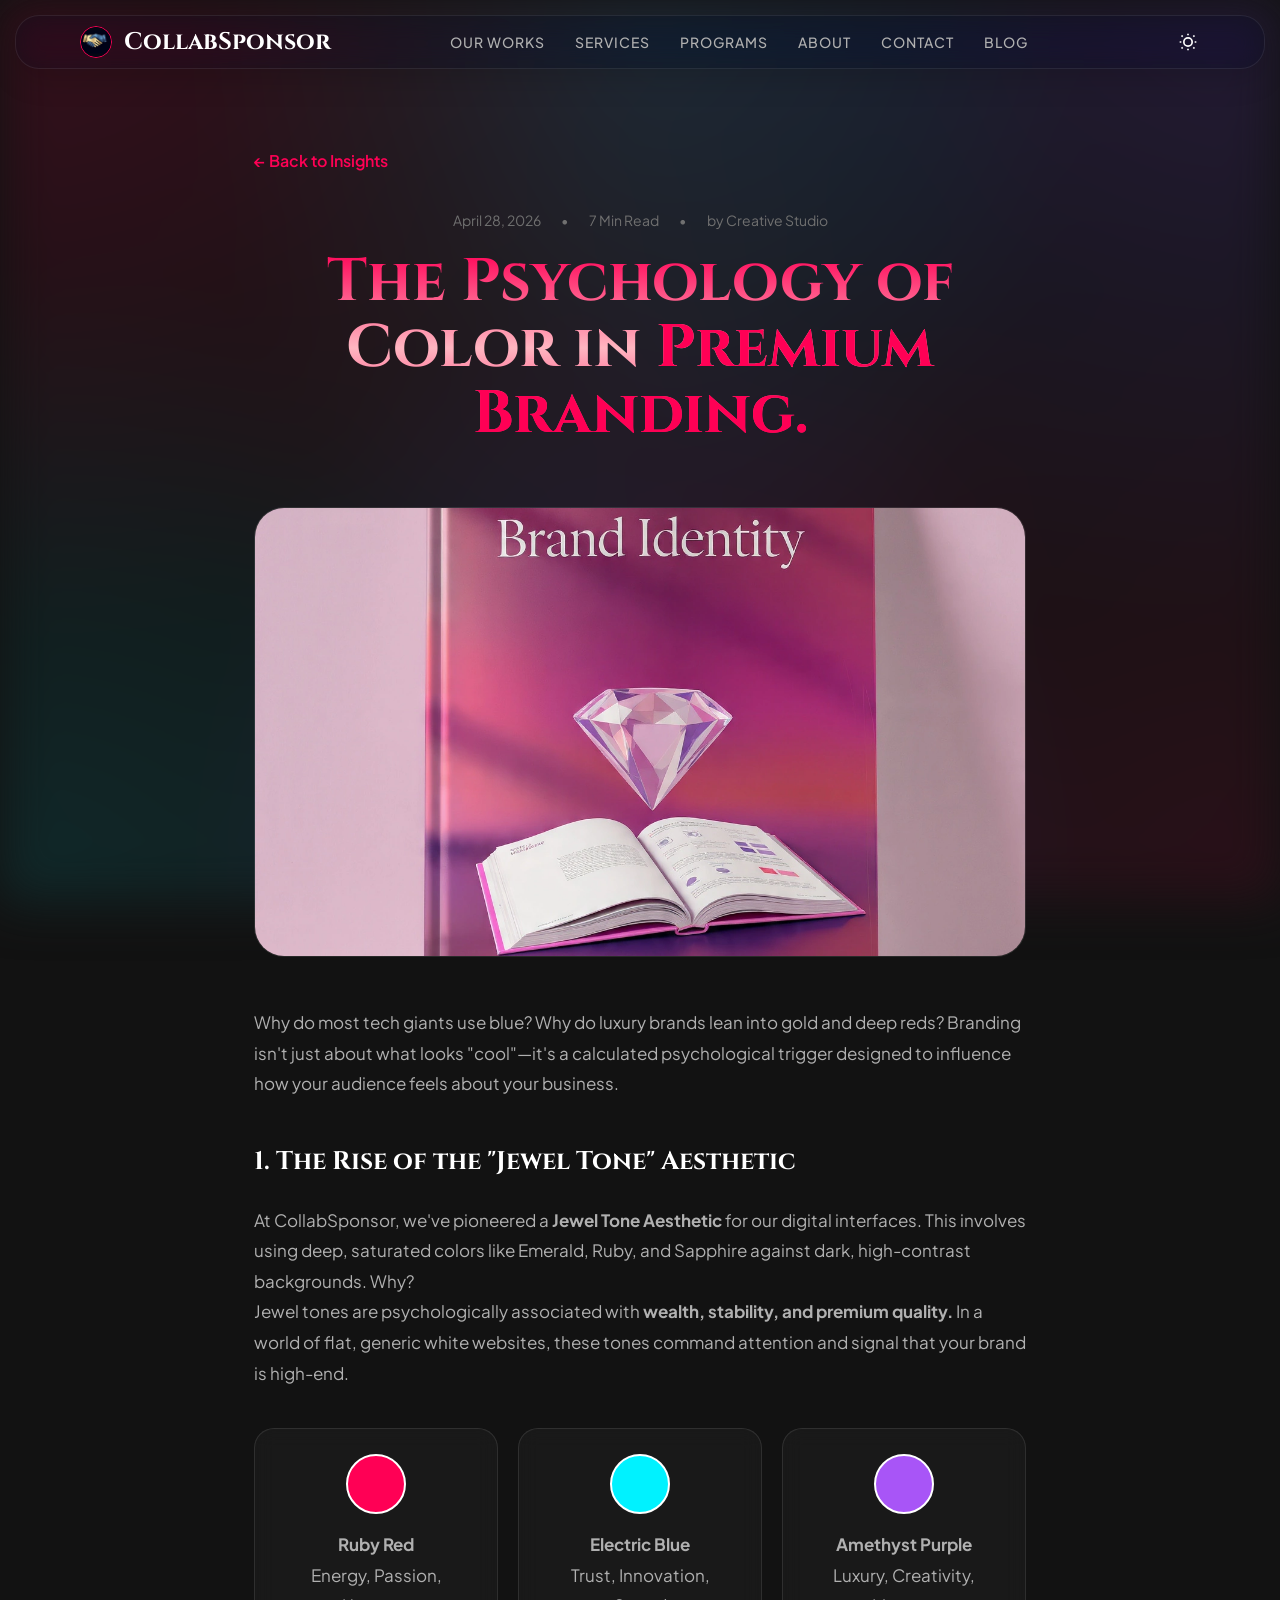
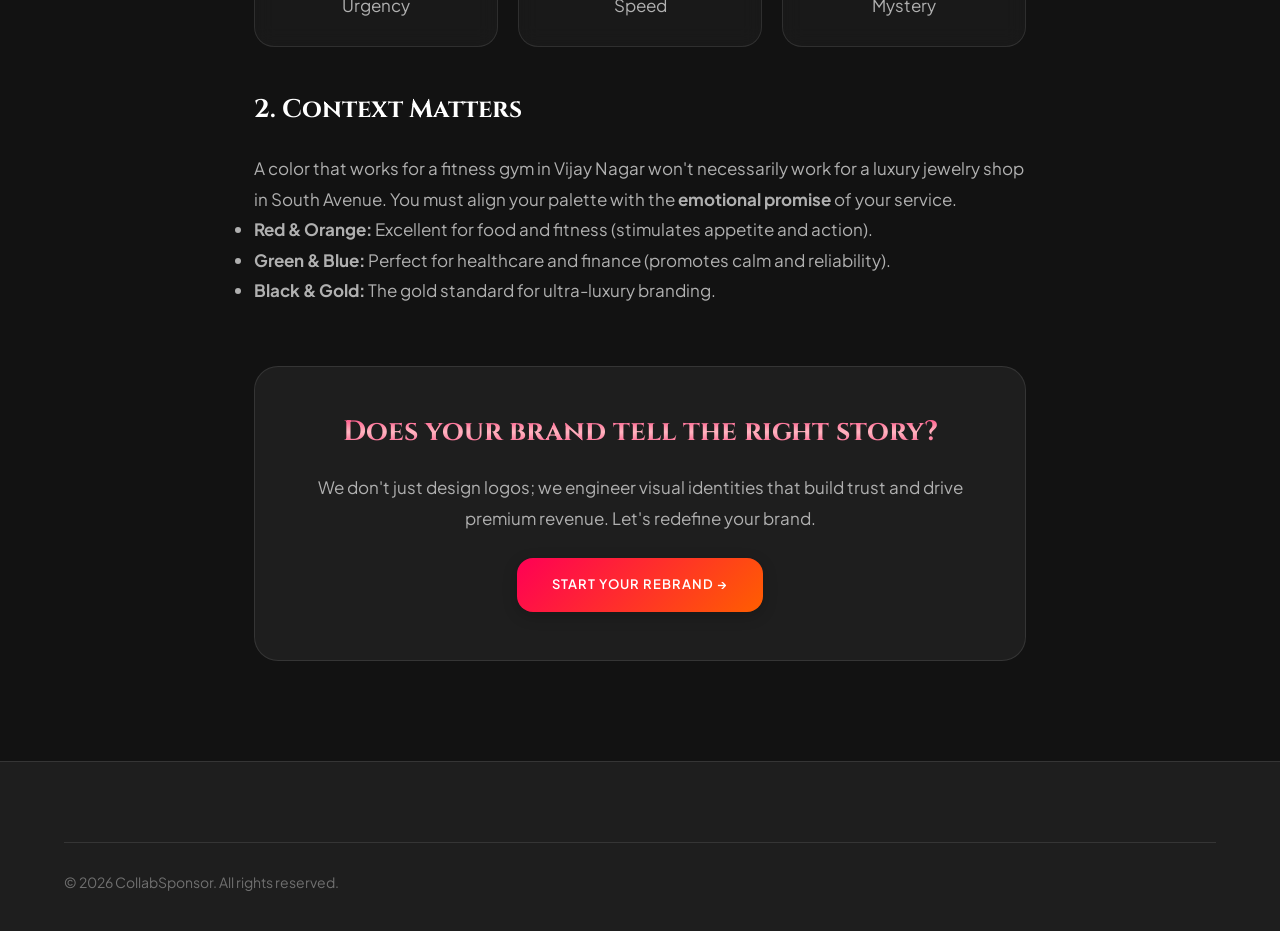
==== commit 8f2742a4: "seo optimized" ====
--- a/blog-branding-psychology.html
+++ b/blog-branding-psychology.html
@@ -45,10 +45,10 @@
       <div class="nav-desktop">
         <a href="index.html#works">Our Works</a>
         <a href="index.html#services">Services</a>
-        <a href="blog.html" class="active">Blog</a>
         <a href="index.html#programs">Programs</a>
         <a href="index.html#about">About</a>
         <a href="index.html#contact">Contact</a>
+        <a href="blog.html" class="active">Blog</a>
       </div>
       <button id="theme-toggle" class="theme-btn" aria-label="Toggle Theme">
         <svg class="sun-icon" viewBox="0 0 24 24"><path d="M12 17c2.76 0 5-2.24 5-5s-2.24-5-5-5-5 2.24-5 5 2.24 5 5 5z" fill="none" stroke="currentColor" stroke-width="2"/><path d="M12 2v2M12 20v2M4.22 4.22l1.42 1.42M18.36 18.36l1.42 1.42M2 12h2M20 12h2M4.22 19.78l1.42-1.42M18.36 5.64l1.42-1.42" stroke="currentColor" stroke-width="2"/></svg>
@@ -59,10 +59,10 @@
     <div class="nav-menu" id="nav-menu">
       <a href="index.html#works">Our Works</a>
       <a href="index.html#services">Services</a>
-      <a href="blog.html">Blog</a>
       <a href="index.html#programs">Programs</a>
       <a href="index.html#about">About</a>
       <a href="index.html#contact">Contact</a>
+      <a href="blog.html">Blog</a>
     </div>
   </nav>
 
--- a/style.css
+++ b/style.css
@@ -897,6 +897,7 @@
   animation: marquee 30s linear infinite;
   gap: 80px;
   align-items: center;
+  will-change: transform;
 }
 
 .marquee-item {
@@ -1687,6 +1688,7 @@
   gap: 24px;
   animation: scroll-left 40s linear infinite;
   width: max-content;
+  will-change: transform;
 }
 
 .test-track:hover {
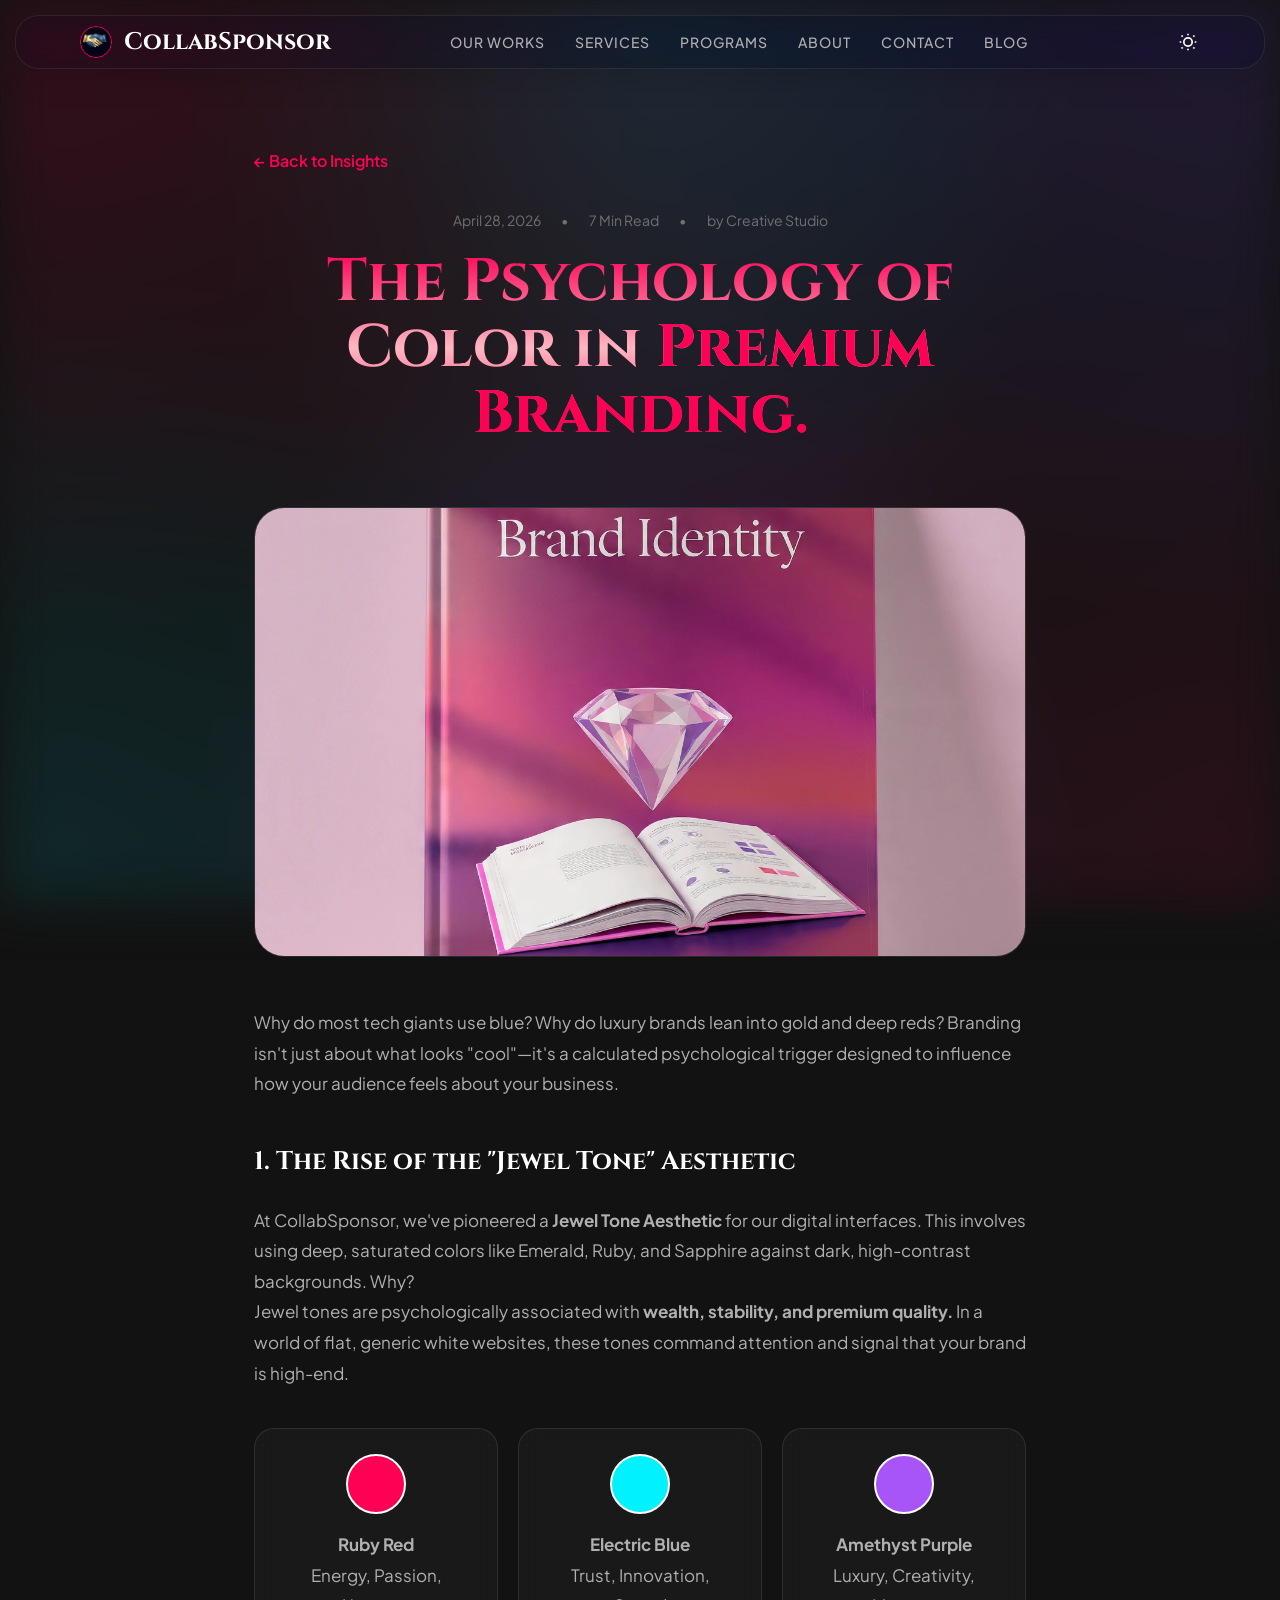
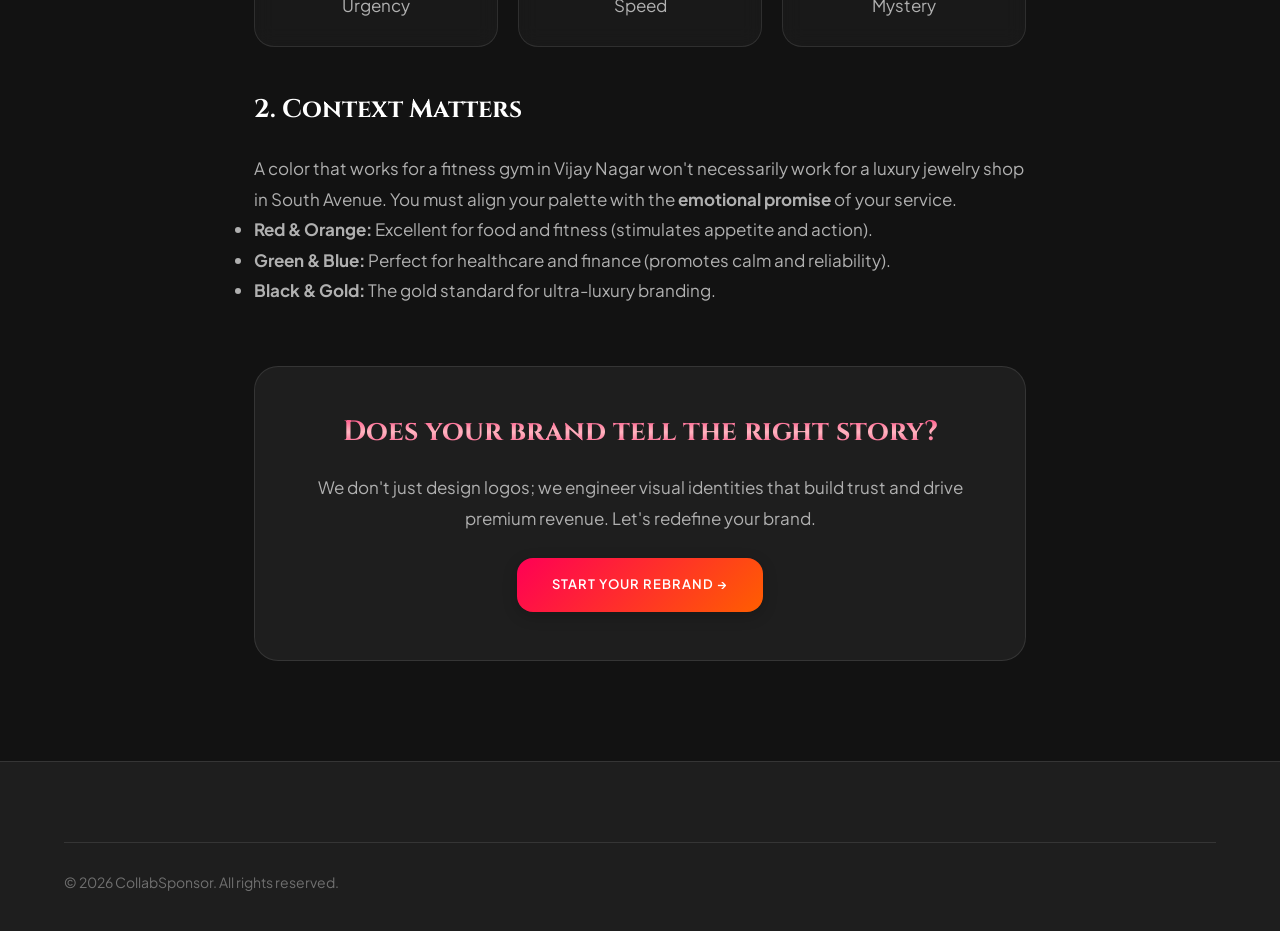
==== commit 8d933da1: "perf: implement lazy loading and async decoding for images across all pages" ====
--- a/blog-branding-psychology.html
+++ b/blog-branding-psychology.html
@@ -81,7 +81,7 @@
     </header>
 
     <div class="featured-img-wrap">
-        <img src="assets/brand_identity.webp" alt="Branding Strategy" class="featured-img">
+        <img src="assets/brand_identity.webp" alt="Branding Strategy" class="featured-img" loading="lazy" decoding="async">
     </div>
 
     <div class="post-content">
--- a/style.css
+++ b/style.css
@@ -901,16 +901,14 @@
 }
 
 .marquee-item {
-  display: flex;
-  align-items: center;
-  gap: 15px;
-  color: var(--text2);
+  font-size: clamp(24px, 4vw, 36px);
+  font-weight: 800;
   font-family: 'Cinzel', serif;
-  font-weight: 700;
-  font-size: 20px;
-  opacity: 0.6;
-  transition: opacity 0.3s;
+  opacity: 0.95;
   white-space: nowrap;
+  transition: all 0.3s ease;
+  cursor: default;
+  user-select: none;
 }
 
 .marquee-item:hover {
